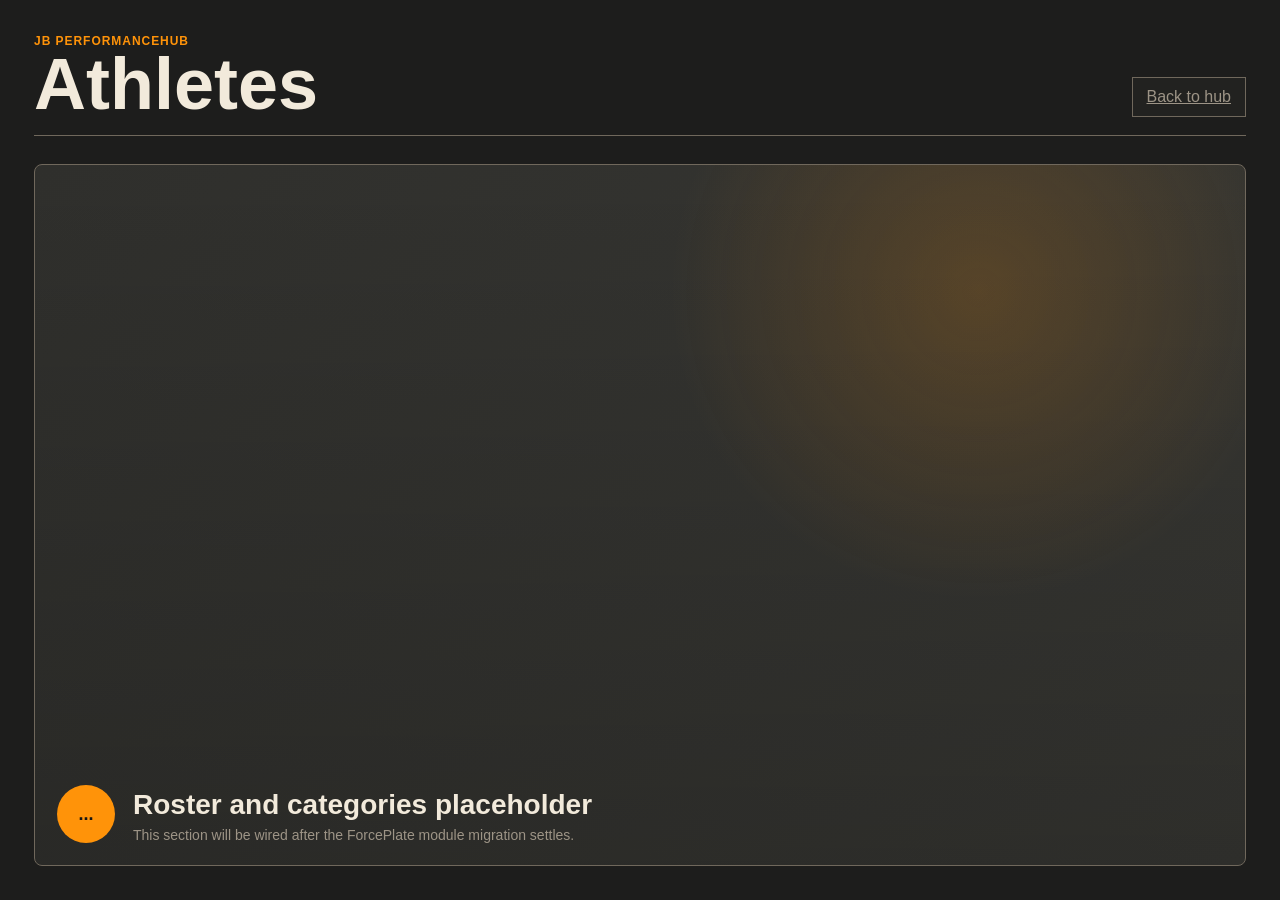
==== modules/athletes/index.html @ 2b1747f7 "Initialize PerformanceHub shell" ====
﻿<!doctype html>
<html lang="en">
<head>
  <meta charset="utf-8">
  <meta name="viewport" content="width=device-width, initial-scale=1">
  <title>JB PerformanceHub - Athletes</title>
  <link rel="stylesheet" href="../../style.css">
</head>
<body>
  <main class="hubShell">
    <header class="hubHeader">
      <div>
        <p class="eyebrow">JB PerformanceHub</p>
        <h1>Athletes</h1>
      </div>
      <a class="hubStatus" href="../../index.html">Back to hub</a>
    </header>
    <section class="moduleTile">
      <span class="moduleIcon">...</span>
      <span>
        <strong>Roster and categories placeholder</strong>
        <small>This section will be wired after the ForcePlate module migration settles.</small>
      </span>
    </section>
  </main>
</body>
</html>
---- style.css ----
﻿:root {
  --bg: #1d1d1c;
  --panel: #2f2f2c;
  --panel-soft: #383834;
  --line: #70685c;
  --text: #f2eadb;
  --muted: #9d9486;
  --accent: #ff9309;
  --accent-soft: rgba(255, 147, 9, 0.18);
}

* { box-sizing: border-box; }

html, body { margin: 0; min-height: 100%; }

body {
  font-family: Arial, Helvetica, sans-serif;
  background: var(--bg);
  color: var(--text);
}

.hubShell {
  min-height: 100vh;
  display: grid;
  grid-template-rows: auto 1fr;
  gap: 28px;
  padding: 34px;
}

.hubHeader {
  display: flex;
  align-items: end;
  justify-content: space-between;
  border-bottom: 1px solid var(--line);
  padding-bottom: 18px;
}

.eyebrow {
  margin: 0 0 4px;
  color: var(--accent);
  text-transform: uppercase;
  letter-spacing: 0.08em;
  font-weight: 700;
  font-size: 12px;
}

h1 {
  margin: 0;
  font-size: clamp(38px, 6vw, 72px);
  line-height: 0.9;
}

.hubStatus {
  color: var(--muted);
  border: 1px solid var(--line);
  padding: 10px 14px;
  background: #222220;
}

.moduleGrid {
  display: grid;
  grid-template-columns: repeat(3, minmax(220px, 1fr));
  gap: 16px;
  align-content: start;
}

.moduleTile {
  min-height: 178px;
  display: flex;
  align-items: end;
  gap: 18px;
  padding: 22px;
  color: var(--text);
  text-decoration: none;
  background: linear-gradient(135deg, var(--panel), var(--panel-soft));
  border: 1px solid var(--line);
  border-radius: 8px;
  transition: border-color 140ms ease, background 140ms ease, transform 140ms ease;
  overflow: hidden;
  position: relative;
}

.moduleTile::before {
  content: '';
  position: absolute;
  inset: 0;
  background:
    radial-gradient(circle at 78% 18%, rgba(255, 147, 9, 0.18), transparent 28%),
    linear-gradient(180deg, transparent, rgba(0, 0, 0, 0.18));
  pointer-events: none;
}

.moduleTile:hover,
.moduleTile:focus-visible {
  border-color: var(--accent);
  background: linear-gradient(135deg, #343431, #42423d);
  transform: translateY(-2px);
  outline: none;
}

.moduleTile > * { position: relative; }

.moduleIcon {
  width: 58px;
  height: 58px;
  flex: 0 0 58px;
  display: grid;
  place-items: center;
  border-radius: 50%;
  background: var(--accent);
  color: #151514;
  font-weight: 900;
  font-size: 18px;
}

.moduleTile strong {
  display: block;
  font-size: 28px;
  line-height: 1;
  margin-bottom: 8px;
}

.moduleTile small {
  display: block;
  color: var(--muted);
  font-size: 14px;
}

.forceplates .moduleIcon { background: #ff9309; }
.timinggates .moduleIcon { background: #d1d1d1; }
.reactionpucks .moduleIcon { background: #8fdb00; }
.athletes .moduleIcon { background: #bbff00; }
.lab .moduleIcon { background: #ff8240; }
.settings .moduleIcon { background: #aa78ff; }

@media (max-width: 900px) {
  .hubShell { padding: 18px; }
  .hubHeader { align-items: start; flex-direction: column; gap: 14px; }
  .moduleGrid { grid-template-columns: 1fr; }
  .moduleTile { min-height: 132px; }
}
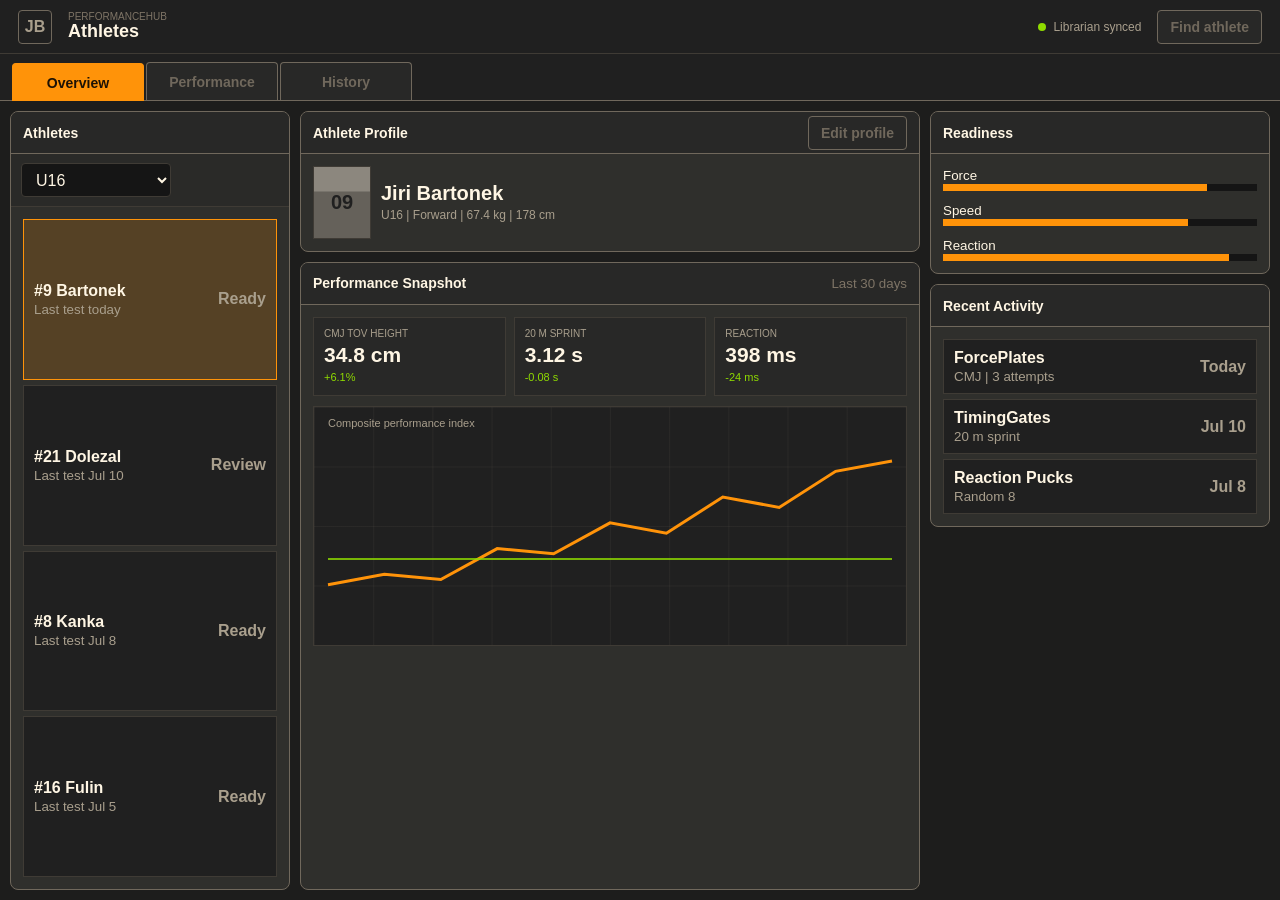
==== commit f3464c60: "Add Static Balance workflows and shared PerformanceHub UI" ====
--- a/modules/athletes/index.html
+++ b/modules/athletes/index.html
@@ -1,27 +1,19 @@
-﻿<!doctype html>
-<html lang="en">
-<head>
-  <meta charset="utf-8">
-  <meta name="viewport" content="width=device-width, initial-scale=1">
-  <title>JB PerformanceHub - Athletes</title>
-  <link rel="stylesheet" href="../../style.css">
-</head>
-<body>
-  <main class="hubShell">
-    <header class="hubHeader">
-      <div>
-        <p class="eyebrow">JB PerformanceHub</p>
-        <h1>Athletes</h1>
-      </div>
-      <a class="hubStatus" href="../../index.html">Back to hub</a>
-    </header>
-    <section class="moduleTile">
-      <span class="moduleIcon">...</span>
-      <span>
-        <strong>Roster and categories placeholder</strong>
-        <small>This section will be wired after the ForcePlate module migration settles.</small>
-      </span>
-    </section>
-  </main>
-</body>
-</html>
+<!doctype html><html lang="en"><head><meta charset="utf-8"><meta name="viewport" content="width=device-width,initial-scale=1"><title>JB PerformanceHub - Athletes</title><link rel="stylesheet" href="../../core/theme/tokens.css"><link rel="stylesheet" href="../../core/ui/ui.css"><link rel="stylesheet" href="../../core/ui/workspace.css"></head>
+<body data-module="athletes"><main class="ph-app">
+<header class="ph-topbar"><a class="ph-home" href="../../index.html">JB</a><div class="ph-title"><small>PerformanceHub</small><strong>Athletes</strong></div><div class="ph-topbar-fill"></div><div class="ph-connection">Librarian synced</div><button>Find athlete</button></header>
+<nav class="ph-tabs"><button class="ph-tab jb-tab-01 active" data-ph-tab="overview">Overview</button><button class="ph-tab jb-tab-01" data-ph-tab="performance">Performance</button><button class="ph-tab jb-tab-01" data-ph-tab="history">History</button></nav>
+<section class="ph-workspace">
+<section class="ph-page ph-layout-dashboard active" data-ph-page="overview">
+  <aside class="ph-panel"><header class="ph-panel-header"><h2>Athletes</h2></header><div class="ph-command-bar"><select><option>U16</option><option>U18</option><option>A-Team</option></select></div><div class="ph-panel-body ph-list"><div class="ph-list-item selected"><span><strong>#9 Bartonek</strong><small>Last test today</small></span><b class="ph-list-value">Ready</b></div><div class="ph-list-item"><span><strong>#21 Dolezal</strong><small>Last test Jul 10</small></span><b class="ph-list-value">Review</b></div><div class="ph-list-item"><span><strong>#8 Kanka</strong><small>Last test Jul 8</small></span><b class="ph-list-value">Ready</b></div><div class="ph-list-item"><span><strong>#16 Fulin</strong><small>Last test Jul 5</small></span><b class="ph-list-value">Ready</b></div></div></aside>
+  <section class="ph-stack ph-stack-fill"><article class="ph-panel"><header class="ph-panel-header"><h2>Athlete Profile</h2><span class="ph-fill"></span><button>Edit profile</button></header><div class="ph-panel-body"><div class="ph-athlete"><div class="ph-avatar">09</div><div><h2>Jiri Bartonek</h2><p>U16 | Forward | 67.4 kg | 178 cm</p></div></div></div></article><article class="ph-panel"><header class="ph-panel-header"><h2>Performance Snapshot</h2><span class="ph-fill"></span><small>Last 30 days</small></header><div class="ph-panel-body"><div class="ph-metrics"><div class="ph-metric"><small>CMJ ToV height</small><strong>34.8 cm</strong><em>+6.1%</em></div><div class="ph-metric"><small>20 m sprint</small><strong>3.12 s</strong><em>-0.08 s</em></div><div class="ph-metric"><small>Reaction</small><strong>398 ms</strong><em>-24 ms</em></div></div><div class="ph-chart" style="margin-top:10px"><span class="ph-chart-label">Composite performance index</span><svg viewBox="0 0 100 40" preserveAspectRatio="none"><path d="M0,31 L10,29 L20,30 L30,24 L40,25 L50,19 L60,21 L70,14 L80,16 L90,9 L100,7"/><path class="secondary" d="M0,26 L100,26"/></svg></div></div></article></section>
+  <aside class="ph-stack"><article class="ph-panel"><header class="ph-panel-header"><h2>Readiness</h2></header><div class="ph-panel-body ph-stack"><div><small>Force</small><div class="ph-progress"><span style="width:84%"></span></div></div><div><small>Speed</small><div class="ph-progress"><span style="width:78%"></span></div></div><div><small>Reaction</small><div class="ph-progress"><span style="width:91%"></span></div></div></div></article><article class="ph-panel"><header class="ph-panel-header"><h2>Recent Activity</h2></header><div class="ph-panel-body ph-list"><div class="ph-list-item"><span><strong>ForcePlates</strong><small>CMJ | 3 attempts</small></span><b class="ph-list-value">Today</b></div><div class="ph-list-item"><span><strong>TimingGates</strong><small>20 m sprint</small></span><b class="ph-list-value">Jul 10</b></div><div class="ph-list-item"><span><strong>Reaction Pucks</strong><small>Random 8</small></span><b class="ph-list-value">Jul 8</b></div></div></article></aside>
+</section>
+<section class="ph-page ph-layout-operational" data-ph-page="performance">
+  <article class="ph-panel"><header class="ph-panel-header"><h2>Performance Trends</h2><span class="ph-fill"></span><select><option>Countermovement Jump</option><option>20 m Sprint</option><option>Random Reaction</option></select><select><option>90 days</option><option>Season</option></select></header><div class="ph-panel-body"><div class="ph-chart" style="min-height:420px"><span class="ph-chart-label">CMJ ToV height</span><svg viewBox="0 0 100 40" preserveAspectRatio="none"><path d="M0,29 L8,31 L16,26 L24,27 L32,22 L40,24 L48,17 L56,18 L64,14 L72,15 L80,10 L88,12 L100,7"/><path class="secondary" d="M0,25 L100,25"/></svg></div><div class="ph-metrics" style="margin-top:10px"><div class="ph-metric"><small>Current</small><strong>34.8 cm</strong></div><div class="ph-metric"><small>Personal best</small><strong>35.5 cm</strong></div><div class="ph-metric"><small>Percentile U16</small><strong>82nd</strong></div></div></div></article>
+  <aside class="ph-stack"><article class="ph-panel"><header class="ph-panel-header"><h2>Metric</h2></header><div class="ph-panel-body ph-form-grid"><label class="ph-field wide">Discipline<select><option>Countermovement Jump</option></select></label><label class="ph-field wide">Metric<select><option>ToV Jump Height</option><option>Peak Propulsive Power</option><option>Asymmetry</option></select></label></div></article><article class="ph-panel"><header class="ph-panel-header"><h2>Coach Notes</h2></header><div class="ph-panel-body"><div class="ph-callout"><strong>Positive trend</strong><small>Jump height improved in four consecutive sessions while asymmetry remains below 5%.</small></div></div><div class="ph-panel-actions"><button>Add note</button></div></article></aside>
+</section>
+<section class="ph-page ph-layout-operational" data-ph-page="history">
+  <article class="ph-panel"><header class="ph-panel-header"><h2>Measurement History</h2><span class="ph-fill"></span><button>Export athlete</button></header><div class="ph-command-bar"><select><option>All modules</option><option>ForcePlates</option><option>TimingGates</option></select><input placeholder="Search discipline"><span class="ph-fill"></span><select><option>This season</option></select></div><div class="ph-panel-body"><table class="ph-table"><tr><th>Date</th><th>Module</th><th>Discipline</th><th>Result</th><th>Session</th></tr><tr><td>Jul 12</td><td>ForcePlates</td><td>CMJ</td><td>34.8 cm</td><td>U16 jumps</td></tr><tr><td>Jul 10</td><td>TimingGates</td><td>20 m sprint</td><td>3.12 s</td><td>Acceleration</td></tr><tr><td>Jul 8</td><td>Reaction Pucks</td><td>Random 8</td><td>398 ms</td><td>Reaction baseline</td></tr><tr><td>Jul 2</td><td>ForcePlates</td><td>Squat Jump</td><td>31.2 cm</td><td>U16 jumps</td></tr></table></div></article>
+  <aside class="ph-panel"><header class="ph-panel-header"><h2>Selected Result</h2></header><div class="ph-panel-body ph-stack"><div class="ph-metric"><small>CMJ ToV Height</small><strong>34.8 cm</strong><em>Personal percentile 94</em></div><div class="ph-placeholder-photo">Force curve preview</div><div class="ph-callout"><strong>Source retained</strong><small>Raw ForcePlate trace is available for re-analysis.</small></div></div><div class="ph-panel-actions"><button>Open in ForcePlates</button></div></aside>
+</section>
+</section></main><script src="../../core/ui/workspace.js"></script></body></html>
--- a/core/theme/tokens.css
+++ b/core/theme/tokens.css
@@ -0,0 +1,55 @@
+﻿:root {
+  color-scheme: dark;
+
+  --jb-color-bg-app: #1d1d1c;
+  --jb-color-bg-panel: #2f2f2c;
+  --jb-color-bg-panel-2: #282827;
+  --jb-color-bg-panel-3: #202020;
+  --jb-color-bg-control: #151515;
+  --jb-color-line: #70685c;
+  --jb-color-line-soft: #3f3b35;
+  --jb-color-text: #fff6e4;
+  --jb-color-text-muted: #a99f8d;
+  --jb-color-text-dim: #7e7466;
+  --jb-color-shadow: rgba(0, 0, 0, 0.38);
+
+  --jb-module-primary: #ff9309;
+  --jb-module-secondary: #8fdb00;
+  --jb-module-primary-soft: rgba(255, 147, 9, 0.18);
+
+  --jb-font-ui: "Trebuchet MS", Arial, sans-serif;
+  --jb-font-display: Arial, Helvetica, sans-serif;
+  --jb-font-size-tab-01: 14px;
+  --jb-font-size-button-01: 14px;
+  --jb-font-size-label-01: 12px;
+
+  --jb-radius-control: 4px;
+  --jb-radius-card: 8px;
+  --jb-space-01: 4px;
+  --jb-space-02: 8px;
+  --jb-space-03: 12px;
+  --jb-space-04: 16px;
+  --jb-space-05: 22px;
+
+  --jb-tab-01-height: 38px;
+  --jb-tab-01-min-width: 118px;
+  --jb-tab-01-bg: var(--jb-color-bg-panel-2);
+  --jb-tab-01-active-bg: var(--jb-module-primary);
+  --jb-tab-01-border: var(--jb-color-line);
+  --jb-tab-01-text: var(--jb-color-line);
+  --jb-tab-01-active-text: #1d1205;
+
+  --jb-button-01-bg: var(--jb-color-bg-panel-2);
+  --jb-button-01-active-bg: var(--jb-module-primary);
+  --jb-button-01-border: var(--jb-color-line);
+  --jb-button-01-text: var(--jb-color-line);
+  --jb-button-01-active-text: #1d1205;
+
+  --jb-input-small-bg: var(--jb-color-bg-control);
+  --jb-input-small-border: var(--jb-color-line-soft);
+  --jb-input-small-text: var(--jb-color-text);
+
+  --jb-spacer-b-width: 2px;
+  --jb-spacer-b-style: solid;
+  --jb-spacer-b-color: var(--jb-color-line-soft);
+}
--- a/core/ui/ui.css
+++ b/core/ui/ui.css
@@ -0,0 +1,91 @@
+﻿* {
+  box-sizing: border-box;
+}
+
+html,
+body {
+  margin: 0;
+  min-height: 100%;
+}
+
+body {
+  background: var(--jb-color-bg-app);
+  color: var(--jb-color-text);
+  font-family: var(--jb-font-ui);
+}
+
+.jb-button,
+button,
+.fileButton {
+  border: 1px solid var(--jb-button-01-border);
+  border-radius: var(--jb-radius-control);
+  background: var(--jb-button-01-bg);
+  color: var(--jb-button-01-text);
+  padding: 8px 12px;
+  font: inherit;
+  font-size: var(--jb-font-size-button-01);
+  font-weight: 700;
+  cursor: pointer;
+}
+
+.jb-button:hover,
+button:hover,
+.fileButton:hover {
+  border-color: var(--jb-module-primary);
+  color: var(--jb-color-text);
+}
+
+.jb-button.active,
+button.active,
+button:active,
+.fileButton:active {
+  background: var(--jb-button-01-active-bg);
+  border-color: var(--jb-button-01-active-bg);
+  color: var(--jb-button-01-active-text);
+}
+
+.jb-tab-01 {
+  min-width: var(--jb-tab-01-min-width);
+  height: var(--jb-tab-01-height);
+  border-bottom: 0;
+  border-radius: var(--jb-radius-control) var(--jb-radius-control) 0 0;
+  background: var(--jb-tab-01-bg);
+  color: var(--jb-tab-01-text);
+  font-size: var(--jb-font-size-tab-01);
+}
+
+.jb-tab-01.active {
+  position: relative;
+  bottom: -1px;
+  background: var(--jb-tab-01-active-bg);
+  border-color: var(--jb-tab-01-active-bg);
+  color: var(--jb-tab-01-active-text);
+}
+
+.jb-input-small,
+input,
+select {
+  height: 34px;
+  border: 1px solid var(--jb-input-small-border);
+  border-radius: var(--jb-radius-control);
+  background: var(--jb-input-small-bg);
+  color: var(--jb-input-small-text);
+  padding: 0 10px;
+  font: inherit;
+}
+
+.jb-panel {
+  background: var(--jb-color-bg-panel);
+  border: 1px solid var(--jb-color-line);
+  border-radius: var(--jb-radius-card);
+}
+
+.jb-spacer-b {
+  border-color: var(--jb-spacer-b-color);
+  border-style: var(--jb-spacer-b-style);
+  border-width: var(--jb-spacer-b-width);
+}
+
+.jb-muted {
+  color: var(--jb-color-text-muted);
+}
--- a/core/ui/workspace.css
+++ b/core/ui/workspace.css
@@ -0,0 +1,285 @@
+.ph-app {
+  height: 100vh;
+  min-height: 100vh;
+  display: grid;
+  grid-template-rows: auto auto minmax(0, 1fr);
+  background: var(--jb-color-bg-app);
+}
+
+.ph-topbar {
+  min-height: 54px;
+  display: flex;
+  align-items: center;
+  gap: 16px;
+  padding: 0 18px;
+  border-bottom: 1px solid var(--jb-color-line-soft);
+  background: var(--jb-color-bg-panel-3);
+}
+
+.ph-home {
+  display: inline-grid;
+  place-items: center;
+  width: 34px;
+  height: 34px;
+  border: 1px solid var(--jb-color-line);
+  border-radius: var(--jb-radius-control);
+  color: var(--jb-color-text-muted);
+  text-decoration: none;
+  font-weight: 900;
+}
+
+.ph-title { min-width: 180px; }
+.ph-title small { display: block; color: var(--jb-color-text-dim); font-size: 10px; text-transform: uppercase; }
+.ph-title strong { display: block; font-size: 18px; line-height: 1.1; }
+.ph-topbar-fill { flex: 1 1 auto; }
+
+.ph-connection {
+  display: flex;
+  align-items: center;
+  gap: 7px;
+  color: var(--jb-color-text-muted);
+  font-size: 12px;
+}
+
+.ph-connection::before {
+  content: "";
+  width: 8px;
+  height: 8px;
+  border-radius: 50%;
+  background: var(--jb-module-secondary);
+}
+
+.ph-connection.offline::before { background: var(--jb-color-text-dim); }
+
+.ph-tabs {
+  min-height: 46px;
+  display: flex;
+  align-items: end;
+  gap: 2px;
+  padding: 8px 12px 0;
+  border-bottom: 1px solid var(--jb-color-line);
+  background: var(--jb-color-bg-panel-3);
+}
+
+.ph-tab { min-width: 132px; }
+
+.ph-workspace {
+  min-width: 0;
+  min-height: 0;
+  padding: 10px;
+  overflow: auto;
+}
+
+.ph-page { display: none; min-height: 100%; }
+.ph-page.active { display: grid; }
+
+.ph-layout-operational {
+  grid-template-columns: minmax(0, 1fr) minmax(310px, 25vw);
+  gap: 10px;
+}
+
+.ph-layout-dashboard {
+  grid-template-columns: minmax(240px, 280px) minmax(0, 1fr) minmax(280px, 340px);
+  gap: 10px;
+}
+
+.ph-layout-config {
+  grid-template-columns: minmax(0, 1.6fr) minmax(320px, 0.8fr);
+  grid-template-rows: minmax(0, 1fr) auto;
+  gap: 10px;
+}
+
+.ph-stack { min-height: 0; display: grid; gap: 10px; align-content: start; }
+.ph-stack-fill { grid-template-rows: auto minmax(0, 1fr); }
+
+.ph-panel {
+  min-width: 0;
+  min-height: 0;
+  display: flex;
+  flex-direction: column;
+  border: 1px solid var(--jb-color-line);
+  border-radius: var(--jb-radius-card);
+  background: var(--jb-color-bg-panel);
+  overflow: hidden;
+}
+
+.ph-panel-header {
+  min-height: 42px;
+  display: flex;
+  align-items: center;
+  gap: 10px;
+  padding: 0 12px;
+  border-bottom: 1px solid var(--jb-color-line);
+  background: var(--jb-color-bg-panel-2);
+}
+
+.ph-panel-header h2 { margin: 0; font-size: 14px; }
+.ph-panel-header small { color: var(--jb-color-text-dim); }
+.ph-panel-header .ph-fill { flex: 1 1 auto; }
+.ph-panel-body { min-height: 0; flex: 1 1 auto; padding: 12px; overflow: auto; }
+.ph-panel-actions { display: flex; gap: 8px; padding: 10px 12px; border-top: 1px solid var(--jb-color-line-soft); }
+.ph-panel-actions > * { flex: 1 1 0; }
+
+.ph-section-title {
+  margin: 0 0 10px;
+  color: var(--jb-color-text-muted);
+  font-size: 11px;
+  text-transform: uppercase;
+}
+
+.ph-form-grid { display: grid; grid-template-columns: repeat(2, minmax(0, 1fr)); gap: 9px; }
+.ph-field { min-width: 0; display: grid; gap: 5px; color: var(--jb-color-text-muted); font-size: 11px; }
+.ph-field.wide { grid-column: 1 / -1; }
+.ph-field input, .ph-field select { width: 100%; }
+
+.ph-command-bar {
+  display: flex;
+  align-items: center;
+  gap: 8px;
+  padding: 9px 10px;
+  border-bottom: 1px solid var(--jb-color-line-soft);
+  background: rgba(0, 0, 0, 0.1);
+}
+
+.ph-command-bar .ph-fill { flex: 1 1 auto; }
+.ph-command-bar input, .ph-command-bar select { min-width: 150px; }
+
+.ph-inline-editor {
+  display: grid;
+  grid-template-columns: repeat(6, minmax(100px, 1fr)) auto;
+  gap: 7px;
+  padding: 9px 10px;
+  border-bottom: 1px solid var(--jb-color-line-soft);
+  background: rgba(0, 0, 0, 0.1);
+}
+
+.ph-inline-editor.compact { grid-template-columns: minmax(0, 1fr) auto; border-bottom: 1px solid var(--jb-color-line-soft); }
+.ph-inline-editor input, .ph-inline-editor select { min-width: 0; width: 100%; }
+.ph-empty { padding: 18px; color: var(--jb-color-text-muted); text-align: center; }
+.ph-empty[hidden] { display: none; }
+.ph-danger-compact { min-height: 28px; padding: 4px 8px; font-size: 11px; }
+.ph-callout.error { border-left-color: #f02a14; background: rgba(240, 42, 20, 0.12); }
+.ph-section-gap { margin-top: 24px; }
+.ph-metrics.metric-two { grid-template-columns: 1fr 1fr; }
+
+.ph-metrics { display: grid; grid-template-columns: repeat(3, minmax(0, 1fr)); gap: 8px; }
+.ph-metric { min-width: 0; padding: 10px; border: 1px solid var(--jb-color-line-soft); background: var(--jb-color-bg-panel-2); }
+.ph-metric small { display: block; color: var(--jb-color-text-muted); font-size: 10px; text-transform: uppercase; }
+.ph-metric strong { display: block; margin-top: 4px; font-size: 21px; }
+.ph-metric em { color: var(--jb-module-secondary); font-size: 11px; font-style: normal; }
+
+.ph-list { display: grid; gap: 5px; }
+.ph-list-item {
+  min-width: 0;
+  display: grid;
+  grid-template-columns: minmax(0, 1fr) auto;
+  gap: 10px;
+  align-items: center;
+  padding: 9px 10px;
+  border: 1px solid var(--jb-color-line-soft);
+  background: var(--jb-color-bg-panel-3);
+  cursor: pointer;
+}
+
+.ph-list-item:hover, .ph-list-item.selected { border-color: var(--jb-module-primary); }
+.ph-list-item.selected { background: var(--jb-module-primary-soft); }
+.ph-list-item strong { display: block; }
+.ph-list-item small { display: block; margin-top: 2px; color: var(--jb-color-text-muted); }
+.ph-list-value { color: var(--jb-color-text-muted); text-align: right; }
+
+.ph-athlete {
+  display: grid;
+  grid-template-columns: 58px minmax(0, 1fr);
+  gap: 10px;
+  align-items: center;
+}
+
+.ph-avatar {
+  width: 58px;
+  aspect-ratio: 4 / 5;
+  display: grid;
+  place-items: center;
+  border: 1px solid var(--jb-color-line-soft);
+  background: linear-gradient(180deg, #8c877e 0 34%, #65615a 35% 100%);
+  color: var(--jb-color-bg-panel-3);
+  font-size: 20px;
+  font-weight: 900;
+}
+
+.ph-athlete h2 { margin: 0 0 3px; font-size: 20px; }
+.ph-athlete p { margin: 0; color: var(--jb-color-text-muted); font-size: 12px; }
+
+.ph-chart {
+  position: relative;
+  min-height: 240px;
+  overflow: hidden;
+  border: 1px solid var(--jb-color-line-soft);
+  background:
+    linear-gradient(rgba(112,104,92,0.12) 1px, transparent 1px),
+    linear-gradient(90deg, rgba(112,104,92,0.12) 1px, transparent 1px),
+    var(--jb-color-bg-panel-3);
+  background-size: 100% 25%, 10% 100%;
+}
+
+.ph-chart svg { position: absolute; inset: 18px 14px 14px 14px; width: calc(100% - 28px); height: calc(100% - 32px); overflow: visible; }
+.ph-chart path { fill: none; stroke: var(--jb-module-primary); stroke-width: 3; vector-effect: non-scaling-stroke; }
+.ph-chart .secondary { stroke: var(--jb-module-secondary); stroke-width: 2; opacity: 0.8; }
+.ph-chart-label { position: absolute; left: 14px; top: 10px; color: var(--jb-color-text-muted); font-size: 11px; }
+
+.ph-lane {
+  min-height: 300px;
+  display: grid;
+  grid-template-columns: repeat(6, minmax(70px, 1fr));
+  align-items: center;
+  gap: 8px;
+  padding: 24px;
+  background: var(--jb-color-bg-panel-3);
+}
+
+.ph-gate { display: grid; justify-items: center; gap: 7px; color: var(--jb-color-text-muted); font-size: 11px; }
+.ph-gate-line { width: 100%; height: 5px; background: var(--jb-color-line-soft); }
+.ph-gate.active .ph-gate-line { background: var(--jb-module-primary); box-shadow: 0 0 12px var(--jb-module-primary-soft); }
+.ph-gate strong { color: var(--jb-color-text); font-size: 17px; }
+
+.ph-device-grid { display: grid; grid-template-columns: repeat(auto-fit, minmax(155px, 1fr)); gap: 8px; }
+.ph-device { padding: 12px; border: 1px solid var(--jb-color-line-soft); background: var(--jb-color-bg-panel-3); }
+.ph-device strong, .ph-device small { display: block; }
+.ph-device small { margin-top: 5px; color: var(--jb-color-text-muted); }
+.ph-device-state { float: right; width: 8px; height: 8px; margin-top: 4px; border-radius: 50%; background: var(--jb-module-secondary); }
+
+.ph-table { width: 100%; border-collapse: collapse; font-size: 12px; }
+.ph-table th { color: var(--jb-color-text-muted); text-align: left; font-size: 10px; text-transform: uppercase; }
+.ph-table th, .ph-table td { padding: 9px 8px; border-bottom: 1px solid var(--jb-color-line-soft); }
+.ph-table tr:hover td { background: rgba(255,255,255,0.025); }
+.ph-rank { color: var(--jb-module-primary); font-weight: 900; }
+
+.ph-progress { height: 7px; overflow: hidden; background: var(--jb-color-bg-control); }
+.ph-progress span { display: block; height: 100%; background: var(--jb-module-primary); }
+
+.ph-callout { padding: 10px; border-left: 3px solid var(--jb-module-primary); background: var(--jb-module-primary-soft); }
+.ph-callout strong, .ph-callout small { display: block; }
+.ph-callout small { margin-top: 4px; color: var(--jb-color-text-muted); }
+
+.ph-swatch-row { display: grid; grid-template-columns: repeat(2, minmax(0, 1fr)); gap: 10px; }
+.ph-swatch { display: grid; grid-template-columns: 46px 1fr; gap: 10px; align-items: center; }
+.ph-swatch input[type="color"] { width: 46px; height: 38px; padding: 2px; }
+
+.ph-placeholder-photo { min-height: 180px; display: grid; place-items: center; border: 1px solid var(--jb-color-line-soft); background: var(--jb-color-bg-panel-3); color: var(--jb-color-text-dim); }
+
+@media (max-width: 1050px) {
+  .ph-layout-operational, .ph-layout-dashboard, .ph-layout-config { grid-template-columns: 1fr; }
+  .ph-layout-config { grid-template-rows: auto; }
+  .ph-page.active { align-content: start; }
+  .ph-inline-editor { grid-template-columns: repeat(2, minmax(0, 1fr)); }
+}
+
+@media (max-width: 680px) {
+  .ph-topbar { padding: 0 10px; }
+  .ph-title { min-width: 0; }
+  .ph-connection { display: none; }
+  .ph-tabs { overflow-x: auto; }
+  .ph-tab { min-width: 112px; }
+  .ph-workspace { padding: 6px; }
+  .ph-form-grid, .ph-metrics, .ph-swatch-row { grid-template-columns: 1fr; }
+  .ph-lane { grid-template-columns: repeat(3, 1fr); }
+}
